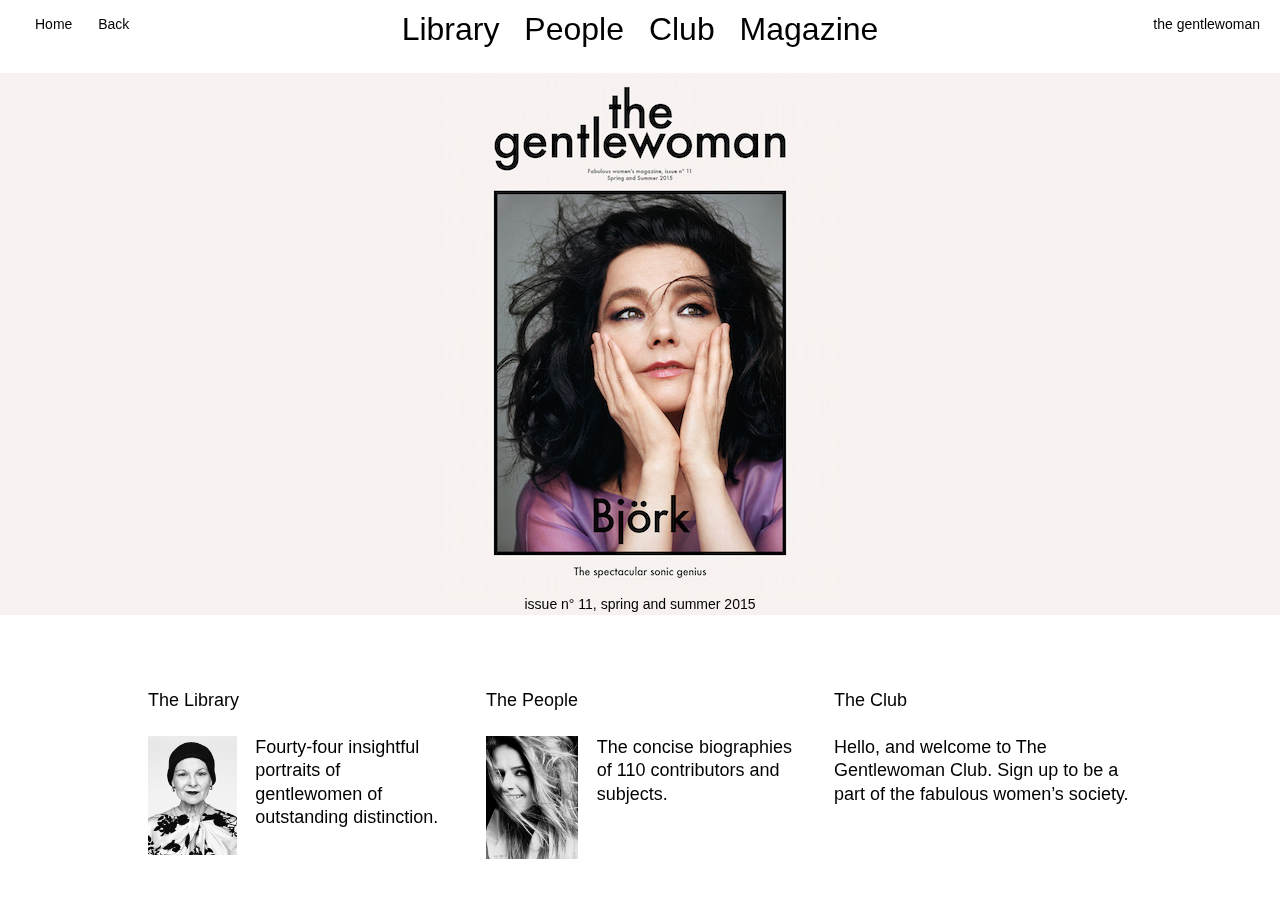
==== project_files/index.html @ 029f1b57 "files" ====
<html>
	<head>
	    <meta charset="utf-8">
	    <meta http-equiv="X-UA-Compatible" content="IE=edge,chrome=1">
	    <title>The Gentlewoman</title>
	    <meta name="description" content="A fabulous magazine for modern women of style and purpose.">
	    <meta name="viewport" content="initial-scale=1.0,maximum-scale=1.0">
	    
	    <link href="style.css" rel="stylesheet" media="screen,print">
	</head>
	<body>
		<div id="bg">
				<div class="stripe-1">
				</div>
				<div class="stripe-2">
				</div>
				<div class="stripe-3">
				</div>
		</div>
		<div id="topnav">
			<div class="center">
				<a href="#/library" class="link-library"><span class="the">The </span>Library</a>
				<a href="#/names" class="link-names"><span class="the">The </span>People</a>
				<a href="#/socialities" class="link-socialities"><span class="the">The </span>Club</a>
				<a href="#/magazine" class="link-magazine"><span class="the">The </span>Magazine</a>
			</div>
			<div class="left">
				<a href="#/home" class="link-home"><span>Home</span></a>
				<a href="#/home" class="link-back"><span>Back</span></a>
			</div>
			<div class="right">
				<a href="#/home" class="link-tgw">the gentlewoman</a>
			</div>
		</div>
		<div id="content_1" class="content">
			<div>
				<div id="subcontent_churn">
						<div class="rs">
				    		<img class="rsImg rsMainSlideImage" src="photos/cover_tgw11.jpg">
				    	</div>
				    	<div class="rsGCaption"></div>
				    	<div><a href="#/magazine">issue n° 11, spring and summer 2015</a>
			    		</div>
				</div>
				<div id="subcontent_home">
			  		<div id="subcontent_homecontent">
			  			<div class="threepane intro">
					  		<div class="pane left">
						  		<a href="#/library" class="item item-large item-image-inset">
							  		<h4>The Library</h4>
							  		<img src="photos/library_vivienne.png" class="inset">
							  		<p>Fourty-four insightful portraits of gentlewomen of outstanding distinction.</p>
						  		</a>
					  		</div>
					  		<div class="pane center">
						  		<a href="#/names" class="item item-large item-image-inset">
							  		<h4>The People</h4>
							  		<img src="photos/library_mabel.png" class="inset">
							  		<p>The concise biographies of 110 contributors and subjects.</p>
						  		</a>
					  		</div>
					  		<div class="pane right">
						  			<a href="#/socialities" class="item item-large">
						  			<h4>The Club</h4>
						  			<p>Hello, and welcome to The Gentlewoman Club. Sign up to be a part of the fabulous women’s society.</p>
					  			</a>
					  		</div>
			  			</div>
			  
			  			<div class="threepane recent">
					  		<div class="pane left">
						  		<h3>Recently</h3>
						  		<a href="#/library/vivienne-westwood" class="item item-largesmall">
						  			<h4>Vivienne Westwood</h4>
						  			<p>The iconoclastic designer and activist</p>
						  		</a>
						  		<a href="#/library/annabelle-selldorf" class="item item-largesmall">
						  			<h4>Annabelle Selldorf</h4>
						  			<p>An architect of precision and poise</p>
						  		</a>
						  		<a href="#/library/cate-le-bon" class="item item-largesmall">
						  			<h4>Cate Le Bon</h4>
						  			<p>The intriguing Welsh singer</p>
						  		</a>
						  		<a href="#/library/bertha-gonzalez-nieves" class="item item-largesmall">
						  			<h4>Bertha González Nieves</h4>
						  			<p>The Maestra Tequilera from Mexico</p>
						  		</a>
						  		<a href="#/library/camilla-nickerson" class="item item-largesmall">
						  			<h4>Camilla Nickerson</h4>
						  			<p>The acclaimed stylist</p>
						  		</a>	  		
						  		<a href="#/library" class="item arrow">and thirty-five more</a>
					  		</div>
					  		<div class="pane center">
						  		<h3>The Stylists</h3>
						  		<div class="item">
							  		<a href="#/names/olivier-rizzo">Olivier Rizzo is a stylist of exceptional taste and expertise.</a> Some more stylists:
						  		</div>
					  			<div class="item item-list">
						  			<a href="#/names/anastasia-barbieri" class="item item-inline">Anastasia Barbieri</a><br>
						  			<a href="#/names/bernat-sobrebals" class="item item-inline">Bernat Sobrebals</a><br>
						  			<a href="#/names/britt-marie-k" class="item item-inline">Britt Marie K</a><br>
						  			<a href="#/names/camilla-nickerson" class="item item-inline">Camilla Nickerson</a><br>
						  			<a href="#/names/carlyne-cerf-de-dudzeele" class="item item-inline">Carlyne Cerf de Dudzeele</a><br>			  		
						  			<a href="#/names/charlotte-collet" class="item item-inline">Charlotte Collet</a><br>
						  			<a href="#/names/delphine-danhier" class="item item-inline">Delphine Danhier</a><br>
						  			<a href="#/names/ellie-grace-cumming" class="item item-inline">Ellie Grace Cumming</a><br>
						  			<a href="#/names/elodie-david-touboul" class="item item-inline">Elodie David Touboul</a><br>
						  			<a href="#/names/george-cortina" class="item item-inline">George Cortina</a><br>
						  			<a href="#/names/hannes-hetta" class="item item-inline">Hannes Hetta</a><br>
						  			<a href="#/names/jonathan-kaye" class="item item-inline">Jonathan Kaye</a><br>
						  			<a href="#/names/lester-garcia" class="item item-inline">Lester Garcia</a><br>
						  			<a href="#/names/mattias-karlsson" class="item item-inline">Mattias Karlsson</a><br>
						  			<a href="#/names/nancy-rohde" class="item item-inline">Nancy Rohde</a><br>
						  			<a href="#/names/raquel-franco" class="item item-inline">Raquel Franco</a><br>
					  			</div>
						  		<a href="#/names" class="item arrow">and seventy-two more</a>
							</div>
					  		<div class="pane right">
					  			<h3>Reader of the Month</h3>
					  			<a href="#/readers/amy-basil" class="item item-large item-image-inset item-clear">
					  			<img src="photos/amy.jpg" class="inset">
					  			<p>We meet documentary film producer and gentlewoman runner Amy Basil from London.</p>
					  			</a>
					  		</div>
			  			</div>
			    		
			    		<hr class="endpage">
						<div id="subcontent_notices">
						</div>
			  
					<footer class="logo logo-home">
						  <span class="logo">the gentlewoman</span><br>
						  <div class="noprint"><a href="#/about">About</a> · <a href="#/contact">Contact</a></div>
						  <div class="printonly">www.thegentlewoman.com<br>© 2014, The Gentlewoman, the authors and the photographers</div>
					</footer>
				</div>
			</div>
		</div>
	</body>
</html>
---- project_files/style.css ----
/*
TGW APP, first tests
*/


html {
}

body {
	font-family: Futura, Helvetica, Arial, sans-serif;
	font-size: 14px;
	line-height: 1.4em;
	margin: 0;
	text-align: center;
	
	overflow: hidden;
	xoverflow-y: auto;
}

* {
	
	-webkit-backface-visibility: hidden;
	-webkit-font-smoothing: antialiased;
}

input, textarea, select, a { 
	outline: none; 
}




h1, h2, h3, h4, h5, h6 {
	font-weight: normal;
}

/* Add base Heading styles */

h1 {
	font-size: 32px;
	font-weight:;
}

a {
	text-decoration: none;
	color: #000;
}
a {
  outline: none !important;
}

hr {
	border: none;
	border-top: 2px solid #000;
	margin: 0;
}
hr.hr_short {
	border-top: 1px solid #000;
	margin: 0 30%;
}

.printonly, .print.only {display: none;}



/* TOPNAV -------------------------------------------------------- */


#topnav {
	position: fixed;
	left: 0;
	top: 0;
	width: 100%;
	z-index: 100;
	max-height: 35px;
}
#topnav a {
	text-decoration: none;
	color: #000000;
}
#topnav .left {
	position: absolute;
	left: 20px;
	top: 15px;
}

#topnav .right {
	position: absolute;
	right: 20px;
	top: 15px;
}
#topnav .center {
	padding: 9px 0 0;
	font-size: 32px;
	line-height: 1.3em;
	max-height: 26px;
}
#topnav .center a {
	display: inline-block;
	position: relative;
	margin: 0 8px;
	
	-webkit-transition: opacity 0.2s ease-in-out, -webkit-transform 0.5s ease-in-out;  
	-moz-transition: opacity 0.2s ease-in-out, -moz-transform 0.5s ease-in-out; 
	-ms-transition: opacity 0.2s ease-in-out, -ms-transform 0.5s ease-in-out;
	-o-transition: opacity 0.2s ease-in-out, -o-transform 0.5s ease-in-out;
	transition: opacity 0.2s ease-in-out, transform 0.5s ease-in-out;
	
}
#topnav .center a:hover,
#topnav .center a.hover {
	padding-bottom: 2px;
	border-bottom: 3px solid #000;
}
#topnav .center a .the {
	position: absolute;
	left: -60px;
	top: 0;
	opacity: 0;
	-webkit-transition: opacity 0.5s ease-in-out;  
	-moz-transition: opacity 0.5s ease-in-out; 
	-ms-transition: opacity 0.5s ease-in-out;
	-o-transition: opacity 0.5s ease-in-out;
	transition: opacity 0.5s ease-in-out;
}




#topnav .left a.link-home,
#topnav .left a.link-back {
	padding: 0 7px 0 15px;
	background-image: url(http://thegentlewoman.co.uk/site/wp-content/themes/tgw11-0.0/images/arrow_14px_right_2x.png);
	background-repeat: no-repeat;
	background-position: left 6px;
	background-size: 10px 9px;
	z-index: 300;
}

@media only screen and (-webkit-min-device-pixel-ratio:1.5), only screen and (min-device-pixel-ratio:1.5) { /* retina */
	#topnav .left a.link-home, #topnav .left a.link-back {background-image: url(http://thegentlewoman.co.uk/site/wp-content/themes/tgw11-0.0/images/arrow_14px_left_2x.png); }
}

body.library_post #topnav .left a.link-home,
body.names_post #topnav .left a.link-home,
body.events_post #topnav .left a.link-home,
body.readers_post #topnav .left a.link-home,
body.runningclub #topnav .left a.link-home {
	padding: 0 10px 0 0;
	background-image: none;
}

#topnav .left a.link-home:hover span,
#topnav .left a.link-back:hover span,
#topnav .right a:hover {
	border-bottom: 2px solid #000;
}



#topnav .center .link-library {
	z-index: 5;
}
#topnav .center .link-names {
	z-index: 4;
}
#topnav .center .link-socialities {
	z-index: 3;
}
#topnav .center .link-magazine {
	z-index: 2;
}


body.home.start #topnav {
  opacity: 1;
}


body.home #topnav .link-home {
	display: none;
}

body.home #topnav .link-library,
body.home #topnav .link-names,
body.home #topnav .link-socialities,
body.home #topnav .link-magazine {
	xopacity: 1;
	x-webkit-animation: topnav_show 1s 1;
}

body.library #topnav a.link-library,
body.library_post #topnav a.link-library {
	-webkit-transform: translate3d(225px,0,0);
	-moz-transform: translate3d(225px,0,0);
	-ms-transform: translate3d(225px,0,0);
	-o-transform: translate3d(225px,0,0);
	transform: translate3d(225px,0,0);
	
	border-bottom: none !important;
	cursor: default;
}
body.library #topnav a.link-library .the,
body.library_post #topnav a.link-library .the {
	opacity: 1;
	z-index: 6;
}
body.library #topnav .link-names,
body.library #topnav .link-socialities,
body.library #topnav .link-magazine,
body.library_post #topnav .link-names,
body.library_post #topnav .link-socialities,
body.library_post #topnav .link-magazine {
	opacity: 0;
	x-webkit-animation: topnav_hide 1s 1;
}



body.names #topnav .link-names,
body.names_post #topnav .link-names {
	-webkit-transform: translate3d(105px,0,0);
	-moz-transform: translate3d(105px,0,0);
	-ms-transform: translate3d(105px,0,0);
	-o-transform: translate3d(105px,0,0);
	transform: translate3d(105px,0,0);
	
	border-bottom: none !important;
}
body.names #topnav .link-names {
	cursor: default;
}
body.names #topnav a.link-names .the,
body.names_post #topnav a.link-names .the {
	opacity: 1;
	z-index: 6;
}

body.names #topnav .link-library,
body.names #topnav .link-socialities,
body.names #topnav .link-magazine,
body.names_post #topnav .link-library,
body.names_post #topnav .link-socialities,
body.names_post #topnav .link-magazine {
	opacity: 0;
}




body.socialities #topnav .link-socialities,
body.events_post #topnav .link-socialities,
body.readers_post #topnav .link-socialities,
body.runningclub #topnav .link-socialities {
	-webkit-transform: translate3d(-10px,0,0);
	-moz-transform: translate3d(-10px,0,0);
	-ms-transform: translate3d(-10px,0,0);
	-o-transform: translate3d(-10px,0,0);
	transform: translate3d(-10px,0,0);
	
	border-bottom: none !important;
}
body.socialities #topnav .link-socialities {
	cursor: default;
}
body.socialities #topnav a.link-socialities .the,
body.socialities_post #topnav a.link-socialities .the,
body.events_post #topnav a.link-socialities .the,
body.readers_post #topnav a.link-socialities .the,
body.runningclub #topnav a.link-socialities .the {
	opacity: 1;
	z-index: 6;
}
body.socialities #topnav .link-library,
body.socialities #topnav .link-names,
body.socialities #topnav .link-magazine,
body.events_post #topnav .link-library,
body.events_post #topnav .link-names,
body.events_post #topnav .link-magazine,
body.readers_post #topnav .link-library,
body.readers_post #topnav .link-names,
body.readers_post #topnav .link-magazine,
body.runningclub #topnav .link-library,
body.runningclub #topnav .link-names,
body.runningclub #topnav .link-magazine {
	opacity: 0;
}

body.magazine #topnav .link-magazine {
	-webkit-transform: translate3d(-145px,0,0);
	-moz-transform: translate3d(-145px,0,0);
	-ms-transform: translate3d(-145px,0,0);
	-o-transform: translate3d(-145px,0,0);
	transform: translate3d(-145px,0,0);
	
	border-bottom: none !important;
	cursor: default;
}
body.magazine #topnav a.link-magazine .the,
body.magazine_post #topnav a.link-magazine .the {
	opacity: 1;
	z-index: 6;
}
body.magazine #topnav .link-library,
body.magazine #topnav .link-names,
body.magazine #topnav .link-socialities {
	opacity: 0;
}





body.library_post #topnav .center .link-library,
/* body.names_post #topnav .center, */
body.socialities_post #topnav .center a,
body.magazine_post #topnav .center a,
xbody.contact #topnav .center a,
xbody.about #topnav .center a,
body.runningclub #topnav .center {
	opacity: 0;
}


body.library #topnav .link-back,
body.names #topnav .link-back,
body.socialities #topnav .link-back,
body.magazine #topnav .link-back,
body.home #topnav .link-back,
body.contact #topnav .link-back,
body.about #topnav .link-back {
	display: none;
}



/* ON HOVER, SHOW MENU */

body #topnav:hover a.link-library,
body #topnav:hover a.link-names,
body #topnav:hover a.link-socialities,
body #topnav:hover a.link-magazine {
	-webkit-transform: translate3d(0,0,0);
	-moz-transform: translate3d(0,0,0);
	-ms-transform: translate3d(0,0,0);
	-o-transform: translate3d(0,0,0);
	transform: translate3d(0,0,0);
	
	opacity: 1 !important;
}

body #topnav:hover a.link-library .the,
body #topnav:hover a.link-names .the,
body #topnav:hover a.link-socialities .the,
body #topnav:hover a.link-magazine .the {
	opacity: 0;
	z-index: 0;
}

body.library #topnav:hover a.link-library,
body.names #topnav:hover a.link-names,
body.socialities #topnav:hover a.link-socialities,
body.magazine #topnav:hover a.link-magazine,
body.magazine_post #topnav:hover a.link-magazine {
	border-bottom: 3px solid #000 !important;
}




body.home.start #topnav {
	opacity: 0;
	-webkit-transition: opacity 0.3s ease-in-out !important;  
	-moz-transition: opacity 0.3s ease-in-out !important; 
	-o-transition: opacity 0.3s ease-in-out !important;
	transition: opacity 0.3s ease-in-out !important;
}

body.home.start.fadein #topnav {
	opacity: 1;
}




#bg {
	position: fixed;
	left: 0; right: 0;
	top: 0; bottom: 0;
	z-index: 0;
	
	background-color: #fff;
	
	-webkit-transition: background-color 1s ease-in-out !important;  
	-moz-transition: background-color 1s ease-in-out !important; 
	-o-transition: background-color 1s ease-in-out !important;
	transition: background-color 1s ease-in-out !important;
}


#bg .stripe-1,
#bg .stripe-2,
#bg .stripe-3 {
	position: absolute;
}
#bg .stripe-1 {
	width: 70px;
	height: 100%;
}
#bg .stripe-2 {
	width: 100%;
	height: 70px;
}
#bg .stripe-3 {
	width: 70px;
	height: 70px;
}



/* SLIDING PANES (CONTENT TRANSITIONS) */

#content_1 {
	position: absolute;
	left: 0; 
	top: 0;
	width: 100% !important;
	height: 100% !important;
	overflow: hidden;
	overflow-y: auto !important;
	-webkit-overflow-scrolling: touch;
}

#content_2 {
	position: absolute;
	left: 0; 
	top: 0;
	width: 100% !important;
	height: 100% !important;
	overflow: hidden;
	overflow-y: auto !important;
	-webkit-overflow-scrolling: touch;
}

.content {
	xopacity: 0.5;
}

.content.active {
	xopacity: 1;
}





/* START CHURN  ------------------------------------------------------ */

body.home #slider-start {
	xz-index: 200 !important;
	background-color: #fff;
	cursor: pointer;
}
body.home #slider-start.scrollto_home,
body.home #slider-start .scrollto_home {
	cursor: pointer;
}
body.home #slider-start .navi {
	position: absolute;
	bottom: 20px; left: 0; right: 0;
	font-size: 32px;
	line-height: 1em;
	z-index: 2;
}
body.home #slider-start .navi a {
	padding: 0 8px;
}
body.home #slider-start .navi a:hover {
	border-bottom: 3px solid #000;
}

body.home #slider-start .hkwSlide {
	text-align: center;
}

body.home #slider-start .hkwSlide img {
	margin: 0 auto !important;
}

#subcontent_churn {
	position: relative;
	background-color: #f7f2ef;
}

.rs{
	margin-top: 73px;
}

/* HOME  ------------------------------------------------------ */




/* TGW9 HOME */

#subcontent_homecontent .threepane {
	padding: 0 10%;
}
#subcontent_homecontent .threepane.intro {
	padding: 50px 10% 0;
}
#subcontent_homecontent .threepane:after {
    content: ".";
    display: block;
    height: 0;
    clear: both;
    visibility: hidden;
}
#subcontent_homecontent .threepane .pane {
	width: 33%;
	float: left;
	text-align: left;
}
#subcontent_homecontent .threepane .pane.center {
	width: 34%;
}

#subcontent_homecontent .threepane .pane hr {
	margin: 20px;
}
#subcontent_homecontent .threepane .pane h3 {
	margin: 40px 20px 20px;
	padding-bottom: 5px;
	font-size: 14px;
	line-height: 1.3em;
	border-bottom: 2px solid #000;
}
#subcontent_homecontent .threepane .pane h3.no_ul {
	margin-bottom: 0;
	border-bottom: none;
}

#subcontent_homecontent .threepane .pane .item {
	margin: 20px;
	display: block;
}
#subcontent_homecontent .threepane .pane .item.item-clear:after {
    content: ".";
    display: block;
    height: 0;
    clear: both;
    visibility: hidden;
}
#subcontent_homecontent .threepane .pane a:hover {
	color: #e10f21;
}
#subcontent_homecontent .threepane .pane .item.item-large {
	font-size: 18px;
	line-height: 1.3em;
}
#subcontent_homecontent .threepane .pane .item.item-image-inset img.inset {
	width: 30%;
	float: left;
}
#subcontent_homecontent .threepane .pane .item.item-image-inset p {
	margin-left: 36%;
}
#subcontent_homecontent .threepane .pane .item.item-image-full {
	margin-top: 0;
}
#subcontent_homecontent .threepane .pane .item img.full {
	width: 100%;
	border: 2px solid #000;
	margin-bottom: 10px;
}
#subcontent_homecontent .threepane .pane a.item:hover img.full {
	border: 2px solid #02b2ff;
}
#subcontent_homecontent .threepane .pane a.item.item-image-full:hover {
	color: #02b2ff;
}
#subcontent_homecontent .threepane .pane a.item.item-xmaswalk:hover img.full {
	border: 2px solid #ccc996;
}
#subcontent_homecontent .threepane .pane a.item.item-xmaswalk.item-image-full:hover {
	color: #ccc996;
}
#subcontent_homecontent .threepane .pane .item p {
	margin-top: 0;
}

#subcontent_homecontent .threepane .pane .item.item-largesmall h4 {
	margin: 0;
	font-size: 18px;
	line-height: 1.3em;
}

#subcontent_homecontent .threepane .pane .item.item-list {
	-webkit-column-count: 2;
	-webkit-column-gap: 20px;
	-moz-column-count: 3;
	-moz-column-gap: 20px;
	-ms-column-count: 3;
	-ms-column-gap: 20px;
	-o-column-count: 3;
	-o-column-gap: 20px;
	column-count: 3;
	column-gap: 20px;
	
}
#subcontent_homecontent .threepane .pane .item.item-inline {
	display: inline;
	margin: 0;
}
#subcontent_homecontent hr.endpage {
	margin: 50px 10% 0;
}





#subcontent_homecontent .threepane .pane a.item.arrow {
	padding: 0 0 0 15px;
	background-image: url(../images/arrow_14px_right.png);
	background-repeat: no-repeat;
	background-position: left 6px;
	background-size: 10px 9px;
	z-index: 300;
}

@media only screen and (-webkit-min-device-pixel-ratio:1.5), only screen and (min-device-pixel-ratio:1.5) { /* retina */
	#subcontent_homecontent .threepane .pane a.item.arrow {background-image: url(http://thegentlewoman.co.uk/site/wp-content/themes/tgw11-0.0/images/arrow_14px_right_2x.png); }
}


/* ISSUES */


.magazine-inner {
	padding: 50px 10% 0;
}

body.magazine #bg .stripe-1 {
	left: 0;
	top: 0;
	background-color: #f8f3f0;
	/*
	-webkit-animation-name: fadein_quarter_2;
	-webkit-animation-duration: 2s;
	-webkit-animation-timing-function: linear;
	-webkit-animation-iteration-count: 1;
	*/
}
body.magazine #bg .stripe-2 {
	right: 0;
	width: 70px;
	top: 0;
	height: 100%;
	background-color: #f8f3f0;
	/*
	-webkit-animation-name: fadein_quarter_3;
	-webkit-animation-duration: 2s;
	-webkit-animation-timing-function: linear;
	-webkit-animation-iteration-count: 1;
	*/
}

.magazine-inner .bookmarks {
	position: absolute;
	left: 80px;
	top: 50px;
	width: 200px;
	text-align: left;
	z-index: 20;
}
.magazine-inner .bookmarks span {
	display: block;
	cursor: pointer;
}
.magazine-inner .bookmarks span:hover {
	color: #e10f21;
}

.magazine-inner h2 {
	font-size: 32px;
	line-height: 1em;
	margin: 0;
}
.magazine-inner .text {
	font-size: 24px;
	line-height: 1.5em;
	margin: 0 10%;
}
.magazine-inner .btn {
	font-size: 24px;
	line-height: 1.3em;
	margin: 0 10%;
}
.magazine-inner .btn a {
	border: 3px solid #000;
	padding: 5px 12px;
}
.magazine-inner .btn a:hover {
	border: 3px solid #000 !important;
	background-color: #000;
	color: #fff !important;
}






.magazine-inner #subcontent_magazine {
	margin-bottom: 150px;
}
.magazine-inner #subcontent_magazine h2 {
	cursor: pointer;
}
.magazine-inner #subcontent_magazine h2:hover {
	color: #000;
}
.magazine-inner #subcontent_magazine .description {
	position: relative;
}
.magazine-inner #subcontent_magazine .link-back-issues {
	position: absolute;
	right: 0;
	top: 0;
	
	margin: 0;
	margin-right: -10%;
	z-index: 20;
	cursor: pointer;
	
	color: #000;
}
.magazine-inner #subcontent_magazine .link-about {
	position: absolute;
	right: 0;
	top: 20px;

	margin: 0;
	margin-right: -10%;
	z-index: 20;
	cursor: pointer;
	
	color: #000;
}



.magazine-inner #subcontent_backissues {
	margin-bottom: 150px;
}
.magazine-inner #subcontent_backissues h2 {
	padding-bottom: 20px;
	margin-bottom: 20px;
	border-bottom: 2px solid #000;
	max-width: 714px;
	margin: 0 auto 15px;
}




ul.issues {
	list-style: none;
	margin: 0 auto;
	padding: 0;
	max-width: 750px;
}
ul.issues li {
	width: 156px;
	height: 230px !important;
	overflow: hidden;
	display: inline-block;
	padding: 15px;
}
ul.issues li a {
	padding: 0;
	display: block;
	position: relative;
	color: #000;
	font-size: 14px;
}
ul.issues li a .img {
	width: 156px;
	height: 200px;
}
ul.issues li a img {
	width: 156px;
	height: 200px;
}
ul.issues li a h4 {
	margin: 10px 0 0;
	padding-top: 5px;
	
	font-size: 16px;
	line-height: 1.3em;
	opacity: 0;
	
	-webkit-transition: opacity 0.2s ease-in-out !important;  
	-moz-transition: opacity 0.2s ease-in-out !important; 
	-o-transition: opacity 0.2s ease-in-out !important;
	transition: opacity 0.2s ease-in-out !important;
}
ul.issues li a:hover {
}
ul.issues li a:hover h4,
ul.issues li.active a h4 {
	opacity: 1;
}







.magazine-inner #subcontent_about {
	margin-bottom: 150px;
}

.magazine-inner #subcontent_about h2 {
	border-bottom: 2px solid #000;
	padding-bottom: 20px;
	margin-bottom: 20px;
}




/* ABOUT standalone page -------- */


body.about #bg {
	xbackground-color: #f8f1e1;
}
.about_post-inner {
	margin: 100px 20% 70px;
	
	text-align: center;
	
	font-size: 24px;
	line-height: 1.5em;
}
.about_post-inner h2 {
	border-bottom: 2px solid #000;
	padding: 0 0 20px;
	text-align: center;
	margin: 0 -10%;
	
	font-size: 32px;
	line-height: 1em;
}




/* FOOTER -------- */

footer.logo {
	padding: 50px 0;
}

footer.logo a.logo,
footer.logo span.logo {
	display: inline-block;
	margin: 10px 0;
	width: 132px;
	height: 39px;
	overflow: hidden;
	line-height: 999px;
	background-image: url(../images/footer_logo_black.png);
	background-repeat: no-repeat;
	background-position: no-repeat;
	background-size: 132px 39px;
}

footer.logo a.link-back {
	padding: 0 7px 0 15px;
	background-image: url(../images/arrow_14px_left.png);
	background-repeat: no-repeat;
	background-position: left 6px;
	background-size: 10px 9px;
}

@media only screen and (-webkit-min-device-pixel-ratio:1.5), only screen and (min-device-pixel-ratio:1.5) { /* retina */
	footer.logo a.logo, footer.logo span.logo {background-image: url(http://thegentlewoman.co.uk/site/wp-content/themes/tgw11-0.0/
	images/footer_logo_black_2x.png); }
	footer.logo a.link-back {background-image: url(http://thegentlewoman.co.uk/site/wp-content/themes/tgw11-0.0/images/arrow_14px_left_2x.png); }
}


@media (max-width: 768px) {
	
	body.home #topnav .right .link-tgw {
		display: none !important;
	}
	
	
	#subcontent_homecontent .threepane {
		padding: 0 30px;
	}
	#subcontent_homecontent .threepane.intro {
		padding: 50px 30px 0;
	}
	
}




@media (max-width: 420px) {

	
	.hide_phone {
		display: none;
	}
	
	
	#topnav .left {
		left: 10px;
		top: 5px;
	}
	
	#topnav .right {
		right: 10px;
		top: 5px;
	}
	#topnav {
	}
	#topnav .center {
		display: none;
		/*
		background-color: #f6e0d4;
		-webkit-animation: background_skin 20s infinite;
		-moz-animation: background_skin 20s infinite;
		-ms-animation: background_skin 20s infinite;
		-o-animation: background_skin 20s infinite;
		animation: background_skin 20s infinite;
		padding: 20px;
		min-height: 260px;
		margin: 10px;
		*/
		
		font-size: 18px;
	}
	body.home #topnav .center {
		display: block;
	}
	#topnav .center a {
		/*
		display: block;
		padding: 10px 0;
		border-bottom: 3px solid #000;
		margin: 0;
		*/
		margin: 0 3px;
	}
	#topnav .center a:first-child {
		/*border-top: 3px solid #000;*/
	}
	#topnav .center a.hover {
	}

	
	#subcontent_cross {
		margin-top: 30px;
	}
	
	#subcontent_homecontent .threepane .pane {
		width: auto;
		float: none;
	}
	#subcontent_homecontent .threepane .pane.center {
		width: auto;
	}

	#subcontent_homecontent .threepane {
		padding: 0 10px;
	}
	#subcontent_homecontent .threepane.intro {
		padding: 30px 10px 0;
	}
	
	#subcontent_homecontent .threepane .pane .item.item-image-inset img.inset {
		padding-bottom: 20px;
	}

	#subcontent_homecontent .threepane.intro .pane .item:after {
	    content: ".";
	    display: block;
	    height: 0;
	    clear: both;
	    visibility: hidden;
	}
}
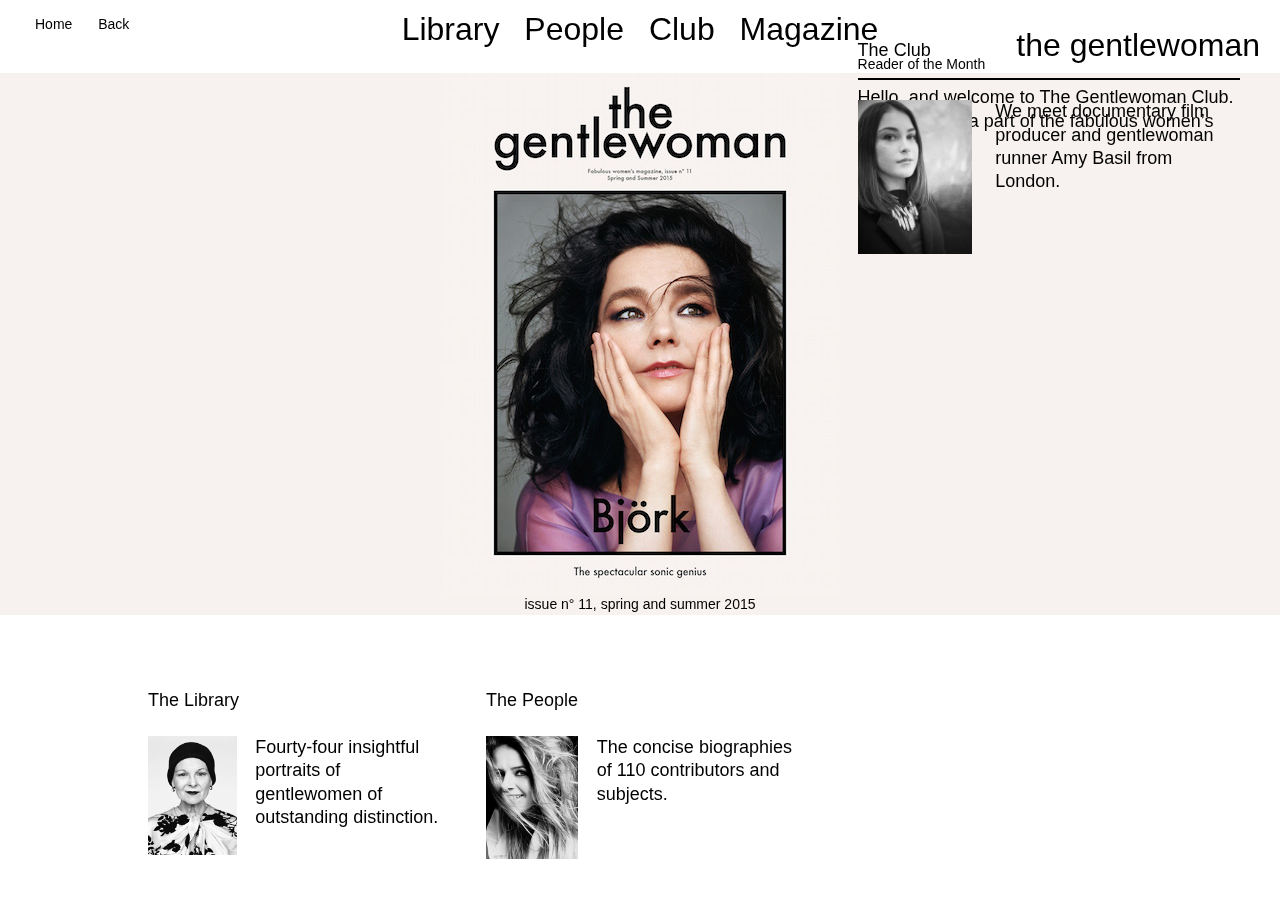
==== commit 93daa0f5: "deleted stylesheer" ====
--- a/project_files/index.html
+++ b/project_files/index.html
@@ -6,17 +6,9 @@
 	    <meta name="description" content="A fabulous magazine for modern women of style and purpose.">
 	    <meta name="viewport" content="initial-scale=1.0,maximum-scale=1.0">
 	    
-	    <link href="style.css" rel="stylesheet" media="screen,print">
+	    <link href="css/style.css" rel="stylesheet" media="screen,print">
 	</head>
 	<body>
-		<div id="bg">
-				<div class="stripe-1">
-				</div>
-				<div class="stripe-2">
-				</div>
-				<div class="stripe-3">
-				</div>
-		</div>
 		<div id="topnav">
 			<div class="center">
 				<a href="#/library" class="link-library"><span class="the">The </span>Library</a>
@@ -28,22 +20,21 @@
 				<a href="#/home" class="link-home"><span>Home</span></a>
 				<a href="#/home" class="link-back"><span>Back</span></a>
 			</div>
-			<div class="right">
+			<h1 class="right">
 				<a href="#/home" class="link-tgw">the gentlewoman</a>
-			</div>
+			</h1>
 		</div>
 		<div id="content_1" class="content">
 			<div>
 				<div id="subcontent_churn">
-						<div class="rs">
-				    		<img class="rsImg rsMainSlideImage" src="photos/cover_tgw11.jpg">
-				    	</div>
-				    	<div class="rsGCaption"></div>
-				    	<div><a href="#/magazine">issue n° 11, spring and summer 2015</a>
-			    		</div>
+					<div class="rs">
+			    		<img class="rsImg rsMainSlideImage" src="photos/cover_tgw11.jpg">
+			    	</div>
+			    	<div class="rsGCaption"></div>
+			    	<div><a href="#/magazine">issue n° 11, spring and summer 2015</a></div>
 				</div>
 				<div id="subcontent_home">
-			  		<div id="subcontent_homecontent">
+	  				<div id="subcontent_homecontent">
 			  			<div class="threepane intro">
 					  		<div class="pane left">
 						  		<a href="#/library" class="item item-large item-image-inset">
@@ -52,22 +43,22 @@
 							  		<p>Fourty-four insightful portraits of gentlewomen of outstanding distinction.</p>
 						  		</a>
 					  		</div>
-					  		<div class="pane center">
-						  		<a href="#/names" class="item item-large item-image-inset">
-							  		<h4>The People</h4>
-							  		<img src="photos/library_mabel.png" class="inset">
-							  		<p>The concise biographies of 110 contributors and subjects.</p>
-						  		</a>
-					  		</div>
-					  		<div class="pane right">
-						  			<a href="#/socialities" class="item item-large">
-						  			<h4>The Club</h4>
-						  			<p>Hello, and welcome to The Gentlewoman Club. Sign up to be a part of the fabulous women’s society.</p>
-					  			</a>
-					  		</div>
-			  			</div>
-			  
-			  			<div class="threepane recent">
+						  		<div class="pane center">
+							  		<a href="#/names" class="item item-large item-image-inset">
+								  		<h4>The People</h4>
+								  		<img src="photos/library_mabel.png" class="inset">
+								  		<p>The concise biographies of 110 contributors and subjects.</p>
+							  		</a>
+						  		</div>
+						  		<div class="pane right">
+							  			<a href="#/socialities" class="item item-large">
+							  			<h4>The Club</h4>
+							  			<p>Hello, and welcome to The Gentlewoman Club. Sign up to be a part of the fabulous women’s society.</p>
+						  			</a>
+								</div>
+				  		</div>
+		  
+		  				<div class="threepane recent">
 					  		<div class="pane left">
 						  		<h3>Recently</h3>
 						  		<a href="#/library/vivienne-westwood" class="item item-largesmall">
@@ -115,7 +106,7 @@
 						  			<a href="#/names/nancy-rohde" class="item item-inline">Nancy Rohde</a><br>
 						  			<a href="#/names/raquel-franco" class="item item-inline">Raquel Franco</a><br>
 					  			</div>
-						  		<a href="#/names" class="item arrow">and seventy-two more</a>
+				  				<a href="#/names" class="item arrow">and seventy-two more</a>
 							</div>
 					  		<div class="pane right">
 					  			<h3>Reader of the Month</h3>
@@ -124,20 +115,17 @@
 					  			<p>We meet documentary film producer and gentlewoman runner Amy Basil from London.</p>
 					  			</a>
 					  		</div>
-			  			</div>
-			    		
+		    			</div>
 			    		<hr class="endpage">
-						<div id="subcontent_notices">
-						</div>
-			  
-					<footer class="logo logo-home">
+						<footer class="logo logo-home">
 						  <span class="logo">the gentlewoman</span><br>
 						  <div class="noprint"><a href="#/about">About</a> · <a href="#/contact">Contact</a></div>
 						  <div class="printonly">www.thegentlewoman.com<br>© 2014, The Gentlewoman, the authors and the photographers</div>
-					</footer>
+						</footer>
+					</div>	
 				</div>
 			</div>
-		</div>
+		</div>	
 	</body>
 </html>
 
--- a/project_files/css/style.css
+++ b/project_files/css/style.css
@@ -0,0 +1,1004 @@
+/*
+TGW APP, first tests
+*/
+
+
+html {
+	height: 100%;
+}
+
+body {
+	font-family: Futura, Helvetica, Arial, sans-serif;
+	font-size: 14px;
+	line-height: 1.4em;
+	margin: 0;
+	text-align: center;
+	
+	overflow: hidden;
+	xoverflow-y: auto;
+}
+
+* {
+	
+	-webkit-backface-visibility: hidden;
+	-webkit-font-smoothing: antialiased;
+}
+
+input, textarea, select, a { 
+	outline: none; 
+}
+
+
+
+
+h1, h2, h3, h4, h5, h6 {
+	font-weight: normal;
+}
+
+/* Add base Heading styles */
+
+h1 {
+	font-size: 32px;
+	font-weight:;
+}
+
+a {
+	text-decoration: none;
+	color: #000;
+}
+a {
+  outline: none !important;
+}
+
+hr {
+	border: none;
+	border-top: 2px solid #000;
+	margin: 0;
+}
+hr.hr_short {
+	border-top: 1px solid #000;
+	margin: 0 30%;
+}
+
+.printonly, .print.only {display: none;}
+
+
+
+/* TOPNAV -------------------------------------------------------- */
+
+
+#topnav {
+	position: fixed;
+	left: 0;
+	top: 0;
+	width: 100%;
+	z-index: 100;
+	max-height: 35px;
+}
+#topnav a {
+	text-decoration: none;
+	color: #000000;
+}
+#topnav .left {
+	position: absolute;
+	left: 20px;
+	top: 15px;
+}
+
+.right {
+	position: absolute;
+	right: 20px;
+	top: 15px;
+}
+#topnav .center {
+	padding: 9px 0 0;
+	font-size: 32px;
+	line-height: 1.3em;
+	max-height: 26px;
+}
+#topnav .center a {
+	display: inline-block;
+	position: relative;
+	margin: 0 8px;
+	
+	-webkit-transition: opacity 0.2s ease-in-out, -webkit-transform 0.5s ease-in-out;  
+	-moz-transition: opacity 0.2s ease-in-out, -moz-transform 0.5s ease-in-out; 
+	-ms-transition: opacity 0.2s ease-in-out, -ms-transform 0.5s ease-in-out;
+	-o-transition: opacity 0.2s ease-in-out, -o-transform 0.5s ease-in-out;
+	transition: opacity 0.2s ease-in-out, transform 0.5s ease-in-out;
+	
+}
+#topnav .center a:hover,
+#topnav .center a.hover {
+	padding-bottom: 2px;
+	border-bottom: 3px solid #000;
+}
+#topnav .center a .the {
+	position: absolute;
+	left: -60px;
+	top: 0;
+	opacity: 0;
+	-webkit-transition: opacity 0.5s ease-in-out;  
+	-moz-transition: opacity 0.5s ease-in-out; 
+	-ms-transition: opacity 0.5s ease-in-out;
+	-o-transition: opacity 0.5s ease-in-out;
+	transition: opacity 0.5s ease-in-out;
+}
+
+
+
+
+#topnav .left a.link-home,
+#topnav .left a.link-back {
+	padding: 0 7px 0 15px;
+	background-image: url(http://thegentlewoman.co.uk/site/wp-content/themes/tgw11-0.0/images/arrow_14px_right_2x.png);
+	background-repeat: no-repeat;
+	background-position: left 6px;
+	background-size: 10px 9px;
+	z-index: 300;
+}
+
+@media only screen and (-webkit-min-device-pixel-ratio:1.5), only screen and (min-device-pixel-ratio:1.5) { /* retina */
+	#topnav .left a.link-home, #topnav .left a.link-back {background-image: url(http://thegentlewoman.co.uk/site/wp-content/themes/tgw11-0.0/images/arrow_14px_left_2x.png); }
+}
+
+body.library_post #topnav .left a.link-home,
+body.names_post #topnav .left a.link-home,
+body.events_post #topnav .left a.link-home,
+body.readers_post #topnav .left a.link-home,
+body.runningclub #topnav .left a.link-home {
+	padding: 0 10px 0 0;
+	background-image: none;
+}
+
+#topnav .left a.link-home:hover span,
+#topnav .left a.link-back:hover span,
+#topnav .right a:hover {
+	border-bottom: 2px solid #000;
+}
+
+
+
+#topnav .center .link-library {
+	z-index: 5;
+}
+#topnav .center .link-names {
+	z-index: 4;
+}
+#topnav .center .link-socialities {
+	z-index: 3;
+}
+#topnav .center .link-magazine {
+	z-index: 2;
+}
+
+
+body.home.start #topnav {
+  opacity: 1;
+}
+
+
+body.home #topnav .link-home {
+	display: none;
+}
+
+body.home #topnav .link-library,
+body.home #topnav .link-names,
+body.home #topnav .link-socialities,
+body.home #topnav .link-magazine {
+	xopacity: 1;
+	x-webkit-animation: topnav_show 1s 1;
+}
+
+body.library #topnav a.link-library,
+body.library_post #topnav a.link-library {
+	-webkit-transform: translate3d(225px,0,0);
+	-moz-transform: translate3d(225px,0,0);
+	-ms-transform: translate3d(225px,0,0);
+	-o-transform: translate3d(225px,0,0);
+	transform: translate3d(225px,0,0);
+	
+	border-bottom: none !important;
+	cursor: default;
+}
+body.library #topnav a.link-library .the,
+body.library_post #topnav a.link-library .the {
+	opacity: 1;
+	z-index: 6;
+}
+body.library #topnav .link-names,
+body.library #topnav .link-socialities,
+body.library #topnav .link-magazine,
+body.library_post #topnav .link-names,
+body.library_post #topnav .link-socialities,
+body.library_post #topnav .link-magazine {
+	opacity: 0;
+	x-webkit-animation: topnav_hide 1s 1;
+}
+
+
+
+body.names #topnav .link-names,
+body.names_post #topnav .link-names {
+	-webkit-transform: translate3d(105px,0,0);
+	-moz-transform: translate3d(105px,0,0);
+	-ms-transform: translate3d(105px,0,0);
+	-o-transform: translate3d(105px,0,0);
+	transform: translate3d(105px,0,0);
+	
+	border-bottom: none !important;
+}
+body.names #topnav .link-names {
+	cursor: default;
+}
+body.names #topnav a.link-names .the,
+body.names_post #topnav a.link-names .the {
+	opacity: 1;
+	z-index: 6;
+}
+
+body.names #topnav .link-library,
+body.names #topnav .link-socialities,
+body.names #topnav .link-magazine,
+body.names_post #topnav .link-library,
+body.names_post #topnav .link-socialities,
+body.names_post #topnav .link-magazine {
+	opacity: 0;
+}
+
+
+
+
+body.socialities #topnav .link-socialities,
+body.events_post #topnav .link-socialities,
+body.readers_post #topnav .link-socialities,
+body.runningclub #topnav .link-socialities {
+	-webkit-transform: translate3d(-10px,0,0);
+	-moz-transform: translate3d(-10px,0,0);
+	-ms-transform: translate3d(-10px,0,0);
+	-o-transform: translate3d(-10px,0,0);
+	transform: translate3d(-10px,0,0);
+	
+	border-bottom: none !important;
+}
+body.socialities #topnav .link-socialities {
+	cursor: default;
+}
+body.socialities #topnav a.link-socialities .the,
+body.socialities_post #topnav a.link-socialities .the,
+body.events_post #topnav a.link-socialities .the,
+body.readers_post #topnav a.link-socialities .the,
+body.runningclub #topnav a.link-socialities .the {
+	opacity: 1;
+	z-index: 6;
+}
+body.socialities #topnav .link-library,
+body.socialities #topnav .link-names,
+body.socialities #topnav .link-magazine,
+body.events_post #topnav .link-library,
+body.events_post #topnav .link-names,
+body.events_post #topnav .link-magazine,
+body.readers_post #topnav .link-library,
+body.readers_post #topnav .link-names,
+body.readers_post #topnav .link-magazine,
+body.runningclub #topnav .link-library,
+body.runningclub #topnav .link-names,
+body.runningclub #topnav .link-magazine {
+	opacity: 0;
+}
+
+body.magazine #topnav .link-magazine {
+	-webkit-transform: translate3d(-145px,0,0);
+	-moz-transform: translate3d(-145px,0,0);
+	-ms-transform: translate3d(-145px,0,0);
+	-o-transform: translate3d(-145px,0,0);
+	transform: translate3d(-145px,0,0);
+	
+	border-bottom: none !important;
+	cursor: default;
+}
+body.magazine #topnav a.link-magazine .the,
+body.magazine_post #topnav a.link-magazine .the {
+	opacity: 1;
+	z-index: 6;
+}
+body.magazine #topnav .link-library,
+body.magazine #topnav .link-names,
+body.magazine #topnav .link-socialities {
+	opacity: 0;
+}
+
+
+
+
+
+body.library_post #topnav .center .link-library,
+/* body.names_post #topnav .center, */
+body.socialities_post #topnav .center a,
+body.magazine_post #topnav .center a,
+xbody.contact #topnav .center a,
+xbody.about #topnav .center a,
+body.runningclub #topnav .center {
+	opacity: 0;
+}
+
+
+body.library #topnav .link-back,
+body.names #topnav .link-back,
+body.socialities #topnav .link-back,
+body.magazine #topnav .link-back,
+body.home #topnav .link-back,
+body.contact #topnav .link-back,
+body.about #topnav .link-back {
+	display: none;
+}
+
+
+
+/* ON HOVER, SHOW MENU */
+
+body #topnav:hover a.link-library,
+body #topnav:hover a.link-names,
+body #topnav:hover a.link-socialities,
+body #topnav:hover a.link-magazine {
+	-webkit-transform: translate3d(0,0,0);
+	-moz-transform: translate3d(0,0,0);
+	-ms-transform: translate3d(0,0,0);
+	-o-transform: translate3d(0,0,0);
+	transform: translate3d(0,0,0);
+	
+	opacity: 1 !important;
+}
+
+body #topnav:hover a.link-library .the,
+body #topnav:hover a.link-names .the,
+body #topnav:hover a.link-socialities .the,
+body #topnav:hover a.link-magazine .the {
+	opacity: 0;
+	z-index: 0;
+}
+
+body.library #topnav:hover a.link-library,
+body.names #topnav:hover a.link-names,
+body.socialities #topnav:hover a.link-socialities,
+body.magazine #topnav:hover a.link-magazine,
+body.magazine_post #topnav:hover a.link-magazine {
+	border-bottom: 3px solid #000 !important;
+}
+
+
+
+
+body.home.start #topnav {
+	opacity: 0;
+	-webkit-transition: opacity 0.3s ease-in-out !important;  
+	-moz-transition: opacity 0.3s ease-in-out !important; 
+	-o-transition: opacity 0.3s ease-in-out !important;
+	transition: opacity 0.3s ease-in-out !important;
+}
+
+body.home.start.fadein #topnav {
+	opacity: 1;
+}
+
+
+
+
+#bg {
+	position: fixed;
+	left: 0; right: 0;
+	top: 0; bottom: 0;
+	z-index: 0;
+	
+	background-color: #fff;
+	
+	-webkit-transition: background-color 1s ease-in-out !important;  
+	-moz-transition: background-color 1s ease-in-out !important; 
+	-o-transition: background-color 1s ease-in-out !important;
+	transition: background-color 1s ease-in-out !important;
+}
+
+
+#bg .stripe-1,
+#bg .stripe-2,
+#bg .stripe-3 {
+	position: absolute;
+}
+#bg .stripe-1 {
+	width: 70px;
+	height: 100%;
+}
+#bg .stripe-2 {
+	width: 100%;
+	height: 70px;
+}
+#bg .stripe-3 {
+	width: 70px;
+	height: 70px;
+}
+
+
+
+/* SLIDING PANES (CONTENT TRANSITIONS) */
+
+#content_1 {
+	position: absolute;
+	left: 0; 
+	top: 0;
+	width: 100% !important;
+	height: 100% !important;
+	overflow: hidden;
+	overflow-y: auto !important;
+	-webkit-overflow-scrolling: touch;
+}
+
+#content_2 {
+	position: absolute;
+	left: 0; 
+	top: 0;
+	width: 100% !important;
+	height: 100% !important;
+	overflow: hidden;
+	overflow-y: auto !important;
+	-webkit-overflow-scrolling: touch;
+}
+
+.content {
+	xopacity: 0.5;
+}
+
+.content.active {
+	xopacity: 1;
+}
+
+
+
+
+
+/* START CHURN  ------------------------------------------------------ */
+
+body.home #slider-start {
+	xz-index: 200 !important;
+	background-color: #fff;
+	cursor: pointer;
+}
+body.home #slider-start.scrollto_home,
+body.home #slider-start .scrollto_home {
+	cursor: pointer;
+}
+body.home #slider-start .navi {
+	position: absolute;
+	bottom: 20px; left: 0; right: 0;
+	font-size: 32px;
+	line-height: 1em;
+	z-index: 2;
+}
+body.home #slider-start .navi a {
+	padding: 0 8px;
+}
+body.home #slider-start .navi a:hover {
+	border-bottom: 3px solid #000;
+}
+
+body.home #slider-start .hkwSlide {
+	text-align: center;
+}
+
+body.home #slider-start .hkwSlide img {
+	margin: 0 auto !important;
+}
+
+#subcontent_churn {
+	position: relative;
+	background-color: #f7f2ef;
+}
+
+.rs{
+	margin-top: 73px;
+}
+
+/* HOME  ------------------------------------------------------ */
+
+
+
+
+/* TGW9 HOME */
+
+#subcontent_homecontent .threepane {
+	padding: 0 10%;
+}
+#subcontent_homecontent .threepane.intro {
+	padding: 50px 10% 0;
+}
+#subcontent_homecontent .threepane:after {
+    content: ".";
+    display: block;
+    height: 0;
+    clear: both;
+    visibility: hidden;
+}
+#subcontent_homecontent .threepane .pane {
+	width: 33%;
+	float: left;
+	text-align: left;
+}
+#subcontent_homecontent .threepane .pane.center {
+	width: 34%;
+}
+
+#subcontent_homecontent .threepane .pane hr {
+	margin: 20px;
+}
+#subcontent_homecontent .threepane .pane h3 {
+	margin: 40px 20px 20px;
+	padding-bottom: 5px;
+	font-size: 14px;
+	line-height: 1.3em;
+	border-bottom: 2px solid #000;
+}
+#subcontent_homecontent .threepane .pane h3.no_ul {
+	margin-bottom: 0;
+	border-bottom: none;
+}
+
+#subcontent_homecontent .threepane .pane .item {
+	margin: 20px;
+	display: block;
+}
+#subcontent_homecontent .threepane .pane .item.item-clear:after {
+    content: ".";
+    display: block;
+    height: 0;
+    clear: both;
+    visibility: hidden;
+}
+#subcontent_homecontent .threepane .pane a:hover {
+	color: #e10f21;
+}
+#subcontent_homecontent .threepane .pane .item.item-large {
+	font-size: 18px;
+	line-height: 1.3em;
+}
+#subcontent_homecontent .threepane .pane .item.item-image-inset img.inset {
+	width: 30%;
+	float: left;
+}
+#subcontent_homecontent .threepane .pane .item.item-image-inset p {
+	margin-left: 36%;
+}
+#subcontent_homecontent .threepane .pane .item.item-image-full {
+	margin-top: 0;
+}
+#subcontent_homecontent .threepane .pane .item img.full {
+	width: 100%;
+	border: 2px solid #000;
+	margin-bottom: 10px;
+}
+#subcontent_homecontent .threepane .pane a.item:hover img.full {
+	border: 2px solid #02b2ff;
+}
+#subcontent_homecontent .threepane .pane a.item.item-image-full:hover {
+	color: #02b2ff;
+}
+#subcontent_homecontent .threepane .pane a.item.item-xmaswalk:hover img.full {
+	border: 2px solid #ccc996;
+}
+#subcontent_homecontent .threepane .pane a.item.item-xmaswalk.item-image-full:hover {
+	color: #ccc996;
+}
+#subcontent_homecontent .threepane .pane .item p {
+	margin-top: 0;
+}
+
+#subcontent_homecontent .threepane .pane .item.item-largesmall h4 {
+	margin: 0;
+	font-size: 18px;
+	line-height: 1.3em;
+}
+
+#subcontent_homecontent .threepane .pane .item.item-list {
+	-webkit-column-count: 2;
+	-webkit-column-gap: 20px;
+	-moz-column-count: 3;
+	-moz-column-gap: 20px;
+	-ms-column-count: 3;
+	-ms-column-gap: 20px;
+	-o-column-count: 3;
+	-o-column-gap: 20px;
+	column-count: 3;
+	column-gap: 20px;
+	
+}
+#subcontent_homecontent .threepane .pane .item.item-inline {
+	display: inline;
+	margin: 0;
+}
+#subcontent_homecontent hr.endpage {
+	margin: 50px 10% 0;
+}
+
+
+
+
+
+#subcontent_homecontent .threepane .pane a.item.arrow {
+	padding: 0 0 0 15px;
+	background-image: url(../images/arrow_14px_right.png);
+	background-repeat: no-repeat;
+	background-position: left 6px;
+	background-size: 10px 9px;
+	z-index: 300;
+}
+
+@media only screen and (-webkit-min-device-pixel-ratio:1.5), only screen and (min-device-pixel-ratio:1.5) { /* retina */
+	#subcontent_homecontent .threepane .pane a.item.arrow {background-image: url(http://thegentlewoman.co.uk/site/wp-content/themes/tgw11-0.0/images/arrow_14px_right_2x.png); }
+}
+
+
+/* ISSUES */
+
+
+.magazine-inner {
+	padding: 50px 10% 0;
+}
+
+body.magazine #bg .stripe-1 {
+	left: 0;
+	top: 0;
+	background-color: #f8f3f0;
+	/*
+	-webkit-animation-name: fadein_quarter_2;
+	-webkit-animation-duration: 2s;
+	-webkit-animation-timing-function: linear;
+	-webkit-animation-iteration-count: 1;
+	*/
+}
+body.magazine #bg .stripe-2 {
+	right: 0;
+	width: 70px;
+	top: 0;
+	height: 100%;
+	background-color: #f8f3f0;
+	/*
+	-webkit-animation-name: fadein_quarter_3;
+	-webkit-animation-duration: 2s;
+	-webkit-animation-timing-function: linear;
+	-webkit-animation-iteration-count: 1;
+	*/
+}
+
+.magazine-inner .bookmarks {
+	position: absolute;
+	left: 80px;
+	top: 50px;
+	width: 200px;
+	text-align: left;
+	z-index: 20;
+}
+.magazine-inner .bookmarks span {
+	display: block;
+	cursor: pointer;
+}
+.magazine-inner .bookmarks span:hover {
+	color: #e10f21;
+}
+
+.magazine-inner h2 {
+	font-size: 32px;
+	line-height: 1em;
+	margin: 0;
+}
+.magazine-inner .text {
+	font-size: 24px;
+	line-height: 1.5em;
+	margin: 0 10%;
+}
+.magazine-inner .btn {
+	font-size: 24px;
+	line-height: 1.3em;
+	margin: 0 10%;
+}
+.magazine-inner .btn a {
+	border: 3px solid #000;
+	padding: 5px 12px;
+}
+.magazine-inner .btn a:hover {
+	border: 3px solid #000 !important;
+	background-color: #000;
+	color: #fff !important;
+}
+
+
+
+
+
+
+.magazine-inner #subcontent_magazine {
+	margin-bottom: 150px;
+}
+.magazine-inner #subcontent_magazine h2 {
+	cursor: pointer;
+}
+.magazine-inner #subcontent_magazine h2:hover {
+	color: #000;
+}
+.magazine-inner #subcontent_magazine .description {
+	position: relative;
+}
+.magazine-inner #subcontent_magazine .link-back-issues {
+	position: absolute;
+	right: 0;
+	top: 0;
+	
+	margin: 0;
+	margin-right: -10%;
+	z-index: 20;
+	cursor: pointer;
+	
+	color: #000;
+}
+.magazine-inner #subcontent_magazine .link-about {
+	position: absolute;
+	right: 0;
+	top: 20px;
+
+	margin: 0;
+	margin-right: -10%;
+	z-index: 20;
+	cursor: pointer;
+	
+	color: #000;
+}
+
+
+
+.magazine-inner #subcontent_backissues {
+	margin-bottom: 150px;
+}
+.magazine-inner #subcontent_backissues h2 {
+	padding-bottom: 20px;
+	margin-bottom: 20px;
+	border-bottom: 2px solid #000;
+	max-width: 714px;
+	margin: 0 auto 15px;
+}
+
+
+
+
+ul.issues {
+	list-style: none;
+	margin: 0 auto;
+	padding: 0;
+	max-width: 750px;
+}
+ul.issues li {
+	width: 156px;
+	height: 230px !important;
+	overflow: hidden;
+	display: inline-block;
+	padding: 15px;
+}
+ul.issues li a {
+	padding: 0;
+	display: block;
+	position: relative;
+	color: #000;
+	font-size: 14px;
+}
+ul.issues li a .img {
+	width: 156px;
+	height: 200px;
+}
+ul.issues li a img {
+	width: 156px;
+	height: 200px;
+}
+ul.issues li a h4 {
+	margin: 10px 0 0;
+	padding-top: 5px;
+	
+	font-size: 16px;
+	line-height: 1.3em;
+	opacity: 0;
+	
+	-webkit-transition: opacity 0.2s ease-in-out !important;  
+	-moz-transition: opacity 0.2s ease-in-out !important; 
+	-o-transition: opacity 0.2s ease-in-out !important;
+	transition: opacity 0.2s ease-in-out !important;
+}
+ul.issues li a:hover {
+}
+ul.issues li a:hover h4,
+ul.issues li.active a h4 {
+	opacity: 1;
+}
+
+
+
+
+
+
+
+.magazine-inner #subcontent_about {
+	margin-bottom: 150px;
+}
+
+.magazine-inner #subcontent_about h2 {
+	border-bottom: 2px solid #000;
+	padding-bottom: 20px;
+	margin-bottom: 20px;
+}
+
+
+
+
+/* ABOUT standalone page -------- */
+
+
+body.about #bg {
+	xbackground-color: #f8f1e1;
+}
+.about_post-inner {
+	margin: 100px 20% 70px;
+	
+	text-align: center;
+	
+	font-size: 24px;
+	line-height: 1.5em;
+}
+.about_post-inner h2 {
+	border-bottom: 2px solid #000;
+	padding: 0 0 20px;
+	text-align: center;
+	margin: 0 -10%;
+	
+	font-size: 32px;
+	line-height: 1em;
+}
+
+
+
+
+/* FOOTER -------- */
+
+footer.logo {
+	padding: 50px 0;
+}
+
+footer.logo a.logo,
+footer.logo span.logo {
+	display: inline-block;
+	margin: 10px 0;
+	width: 132px;
+	height: 39px;
+	overflow: hidden;
+	line-height: 999px;
+	background-image: url(../images/footer_logo_black.png);
+	background-repeat: no-repeat;
+	background-position: no-repeat;
+	background-size: 132px 39px;
+}
+
+footer.logo a.link-back {
+	padding: 0 7px 0 15px;
+	background-image: url(../images/arrow_14px_left.png);
+	background-repeat: no-repeat;
+	background-position: left 6px;
+	background-size: 10px 9px;
+}
+
+@media only screen and (-webkit-min-device-pixel-ratio:1.5), only screen and (min-device-pixel-ratio:1.5) { /* retina */
+	footer.logo a.logo, footer.logo span.logo {background-image: url(http://thegentlewoman.co.uk/site/wp-content/themes/tgw11-0.0/
+	images/footer_logo_black_2x.png); }
+	footer.logo a.link-back {background-image: url(http://thegentlewoman.co.uk/site/wp-content/themes/tgw11-0.0/images/arrow_14px_left_2x.png); }
+}
+
+
+@media (max-width: 768px) {
+	
+	body.home #topnav .right .link-tgw {
+		display: none !important;
+	}
+	
+	
+	#subcontent_homecontent .threepane {
+		padding: 0 30px;
+	}
+	#subcontent_homecontent .threepane.intro {
+		padding: 50px 30px 0;
+	}
+	
+}
+
+
+
+
+@media (max-width: 420px) {
+
+	
+	.hide_phone {
+		display: none;
+	}
+	
+	
+	#topnav .left {
+		left: 10px;
+		top: 5px;
+	}
+	
+	#topnav .right {
+		right: 10px;
+		top: 5px;
+	}
+	#topnav {
+	}
+	#topnav .center {
+		display: none;
+		/*
+		background-color: #f6e0d4;
+		-webkit-animation: background_skin 20s infinite;
+		-moz-animation: background_skin 20s infinite;
+		-ms-animation: background_skin 20s infinite;
+		-o-animation: background_skin 20s infinite;
+		animation: background_skin 20s infinite;
+		padding: 20px;
+		min-height: 260px;
+		margin: 10px;
+		*/
+		
+		font-size: 18px;
+	}
+	body.home #topnav .center {
+		display: block;
+	}
+	#topnav .center a {
+		/*
+		display: block;
+		padding: 10px 0;
+		border-bottom: 3px solid #000;
+		margin: 0;
+		*/
+		margin: 0 3px;
+	}
+	#topnav .center a:first-child {
+		/*border-top: 3px solid #000;*/
+	}
+	#topnav .center a.hover {
+	}
+
+	
+	#subcontent_cross {
+		margin-top: 30px;
+	}
+	
+	#subcontent_homecontent .threepane .pane {
+		width: auto;
+		float: none;
+	}
+	#subcontent_homecontent .threepane .pane.center {
+		width: auto;
+	}
+
+	#subcontent_homecontent .threepane {
+		padding: 0 10px;
+	}
+	#subcontent_homecontent .threepane.intro {
+		padding: 30px 10px 0;
+	}
+	
+	#subcontent_homecontent .threepane .pane .item.item-image-inset img.inset {
+		padding-bottom: 20px;
+	}
+
+	#subcontent_homecontent .threepane.intro .pane .item:after {
+	    content: ".";
+	    display: block;
+	    height: 0;
+	    clear: both;
+	    visibility: hidden;
+	}
+}
+
+
+
